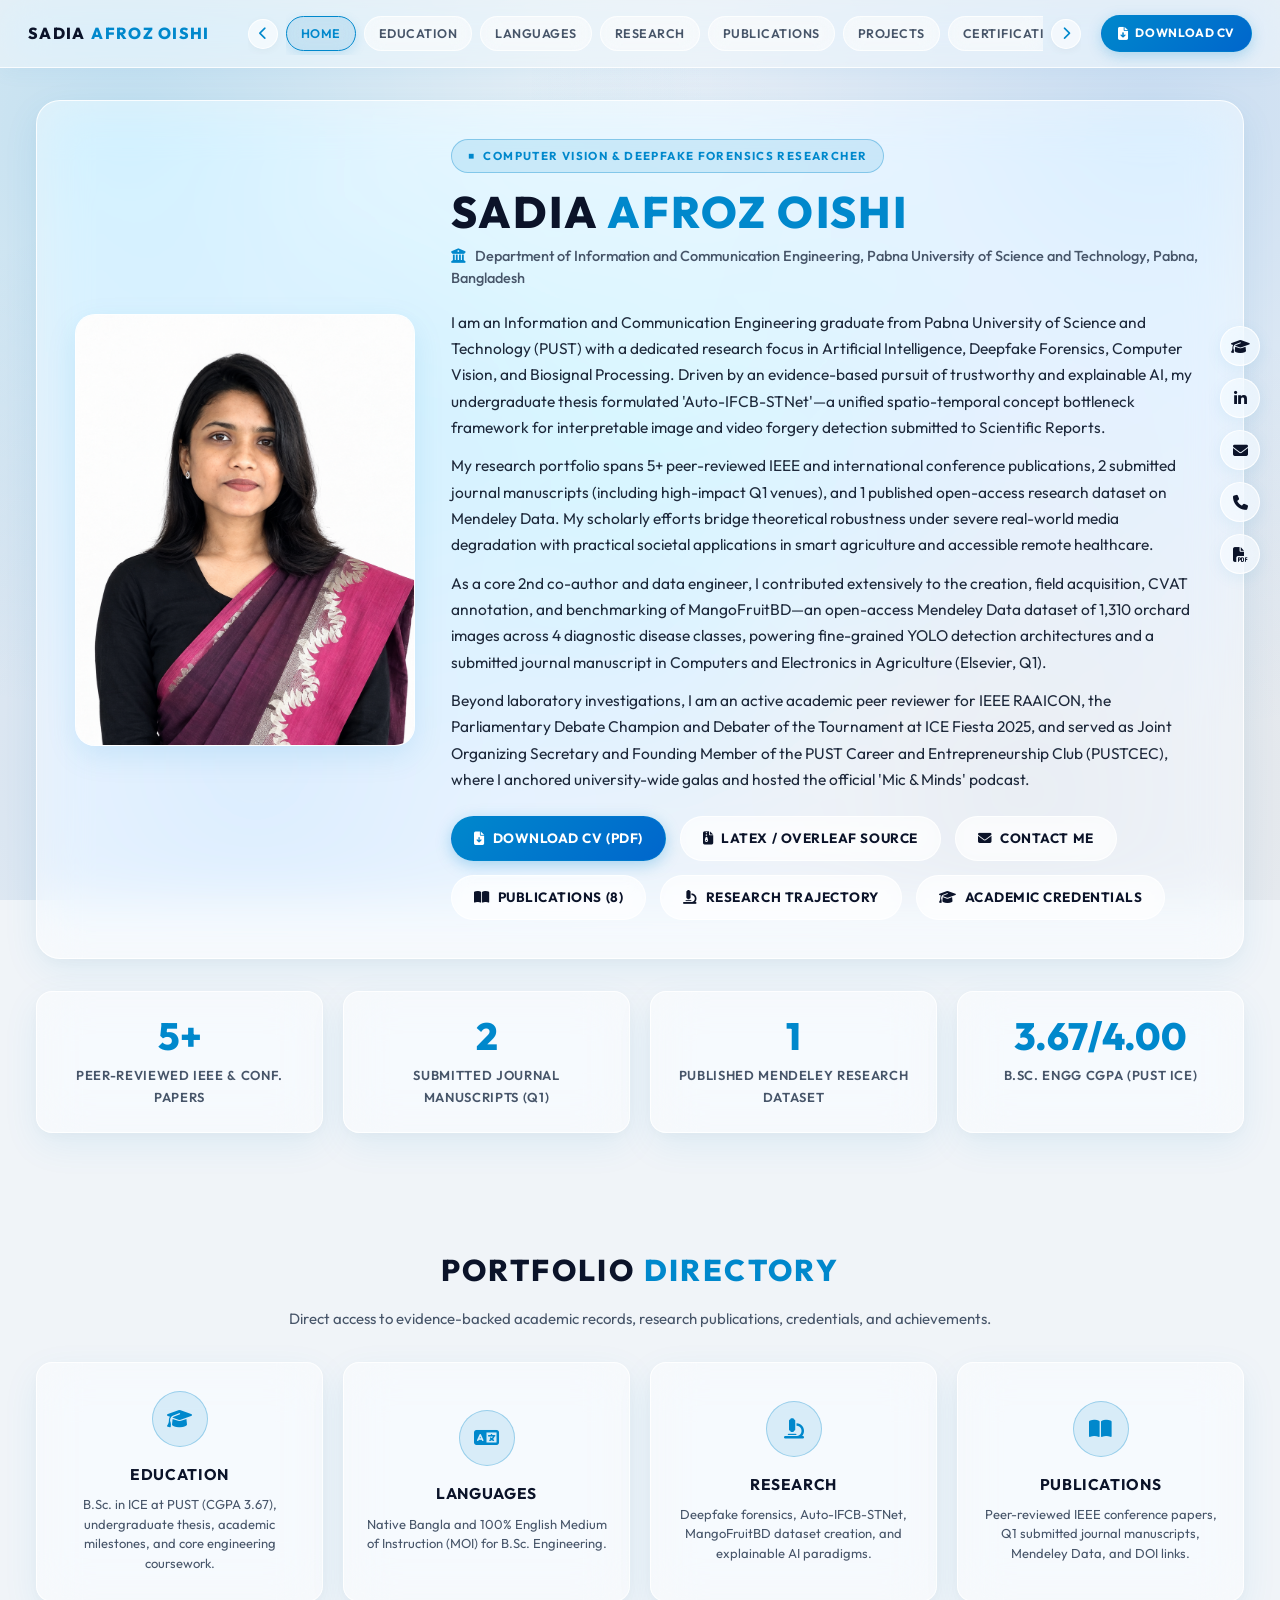
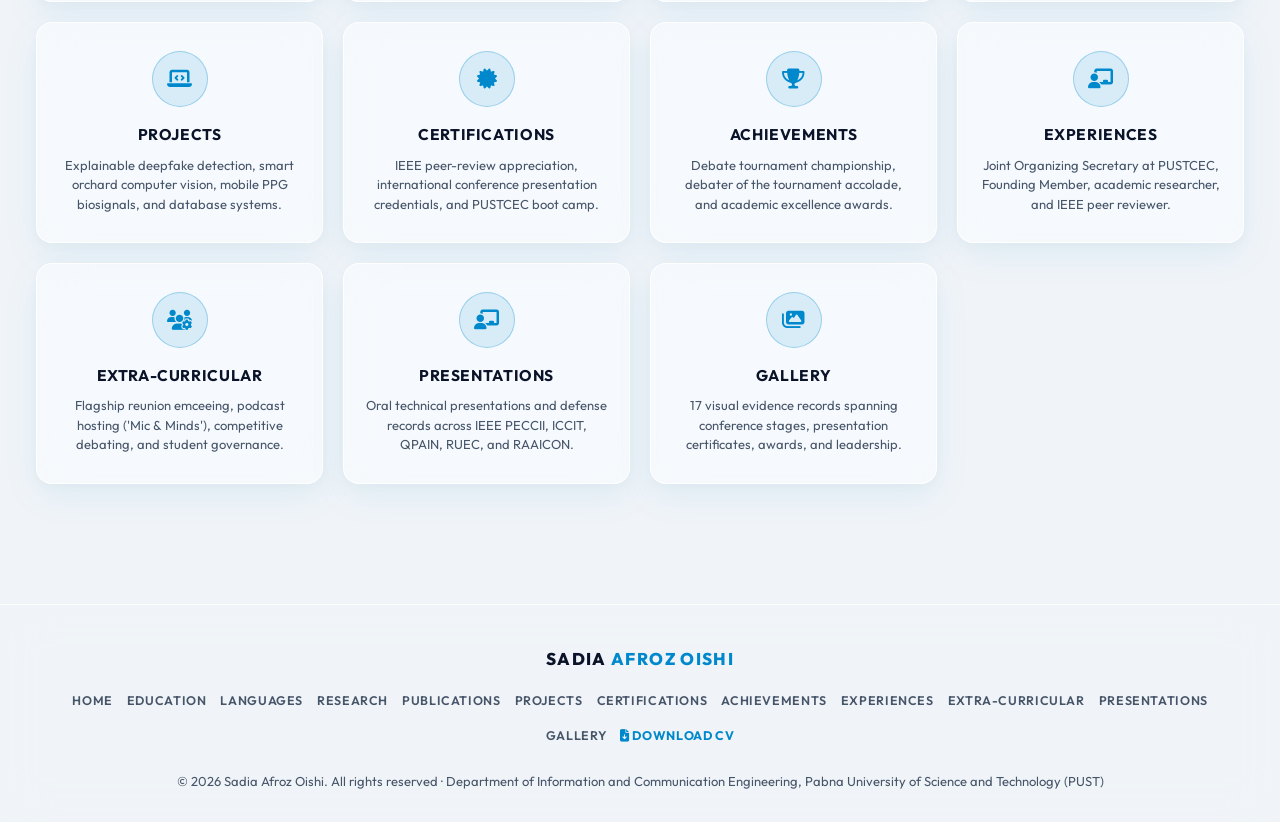
==== index.html @ 6d68122e "Launch Sadia Afroz Oishi academic & research portfolio matching arif-03 design" ====
﻿<!doctype html>
<html lang="en">
<head>
  <meta charset="utf-8">
  <meta name="viewport" content="width=device-width, initial-scale=1">
  <title>Sadia Afroz Oishi â€” Computer Vision & Deepfake Forensics Researcher</title>
  <meta name="description" content="Evidence-backed academic portfolio of Sadia Afroz Oishi: education, deepfake forensics research, MangoFruitBD dataset, publications, achievements, and photographic records.">
  <meta name="author" content="Sadia Afroz Oishi">
  <meta name="theme-color" content="#0088cc">
  <meta property="og:type" content="website">
  <meta property="og:title" content="Sadia Afroz Oishi â€” Computer Vision & Deepfake Forensics Researcher">
  <meta property="og:description" content="Evidence-backed academic portfolio of Sadia Afroz Oishi: education, deepfake forensics research, MangoFruitBD dataset, publications, achievements, and photographic records.">
  <meta property="og:url" content="https://sadia-oishi.github.io/index.html">
  <meta property="og:image" content="assets/images/profile-sadia-afroz-oishi.png">
  <meta name="twitter:card" content="summary_large_image">
  <link rel="canonical" href="https://sadia-oishi.github.io/index.html">
  <link rel="icon" href="assets/icons/favicon.svg" type="image/svg+xml">
  <link rel="manifest" href="site.webmanifest">
  
  <!-- Google Fonts & FontAwesome -->
  <link rel="preconnect" href="https://fonts.googleapis.com">
  <link rel="preconnect" href="https://fonts.gstatic.com" crossorigin>
  <link href="https://fonts.googleapis.com/css2?family=Montserrat:wght@600;700;800&family=Outfit:wght@300;400;500;600;700;800&display=swap" rel="stylesheet">
  <link rel="stylesheet" href="https://cdnjs.cloudflare.com/ajax/libs/font-awesome/6.4.0/css/all.min.css">
  
  <link rel="stylesheet" href="assets/css/styles.css">
  <script type="application/ld+json">
{
  "@context": "https://schema.org",
  "@type": "Person",
  "name": "Sadia Afroz Oishi",
  "alternateName": [
    "Sadia Oishi",
    "Sadia Afroz"
  ],
  "jobTitle": "Computer Vision & Deepfake Forensics Researcher",
  "worksFor": {
    "@type": "EducationalOrganization",
    "name": "Pabna University of Science and Technology (PUST)"
  },
  "alumniOf": {
    "@type": "EducationalOrganization",
    "name": "Department of Information and Communication Engineering, Pabna University of Science and Technology"
  },
  "url": "https://sadia-oishi.github.io/",
  "image": "https://sadia-oishi.github.io/assets/images/profile-sadia-afroz-oishi.png",
  "sameAs": [
    "https://scholar.google.com/citations?user=c2tcMcYAAAAJ&hl=en",
    "https://www.linkedin.com/in/oishi12",
    "https://doi.org/10.17632/bhrz29mkmr.1"
  ],
  "knowsAbout": [
    "Computer Vision",
    "Deep Learning",
    "Deepfake Forensics",
    "Explainable AI (XAI)",
    "Concept Bottlenecks",
    "YOLO Object Detection",
    "CVAT Dataset Annotation",
    "Smart Agriculture",
    "Photoplethysmography (PPG)"
  ]
}
</script>
</head>
<body data-page="home">
  <a class="skip-link" href="#page-content">Skip to content</a>
  <div id="app-content">
    <header id="site-header"></header>
    <main id="page-content"></main>
    <footer id="site-footer"></footer>
  </div>
  <script type="module" src="assets/js/site.js"></script>
</body>
</html>
---- assets/css/styles.css ----
@import url('https://fonts.googleapis.com/css2?family=Montserrat:wght@600;700;800&family=Outfit:wght@300;400;500;600;700;800&display=swap');

/* ==========================================================================
   RESET & GLOBAL DESIGN TOKENS (FROSTED GLASSMORPHISM THEME)
   ========================================================================== */
* {
  margin: 0;
  padding: 0;
  box-sizing: border-box;
}

:root {
  --primary-accent: #0088cc;
  --cyan-glow: #0088cc;
  --blue-accent: #0066cc;
  --bg-dark: #f0f4f8;
  --card-bg: rgba(255, 255, 255, 0.48);
  --card-bg-hover: rgba(255, 255, 255, 0.78);
  --card-border: rgba(255, 255, 255, 0.85);
  --card-hover-border: #0088cc;
  --text-white: #0b1329;
  --text-muted: #1e293b;
  --text-dim: #475569;
  --badge-bg: rgba(0, 136, 204, 0.12);
  --badge-border: rgba(0, 136, 204, 0.35);
  --font-family: 'Outfit', sans-serif;
  --font-heading: 'Outfit', 'Montserrat', sans-serif;
  --shadow-glass: 0 12px 36px rgba(0, 136, 204, 0.08), 0 4px 16px rgba(0, 0, 0, 0.03);
  --shadow-glass-hover: 0 20px 50px rgba(0, 136, 204, 0.22), 0 6px 20px rgba(0, 0, 0, 0.06);
  --radius-lg: 24px;
  --radius-md: 16px;
  --radius-sm: 10px;
}

html {
  scroll-behavior: smooth;
}

html, body {
  width: 100%;
  min-height: 100vh;
  background-color: #f0f4f8;
  background-image: 
    radial-gradient(circle at 10% 15%, rgba(0, 136, 204, 0.20) 0%, transparent 42%),
    radial-gradient(circle at 90% 12%, rgba(0, 102, 204, 0.16) 0%, transparent 45%),
    radial-gradient(circle at 50% 50%, rgba(0, 180, 255, 0.14) 0%, transparent 50%),
    radial-gradient(circle at 20% 85%, rgba(0, 85, 170, 0.16) 0%, transparent 45%),
    radial-gradient(circle at 80% 88%, rgba(11, 19, 41, 0.10) 0%, transparent 40%);
  background-attachment: fixed;
  font-family: var(--font-family);
  color: var(--text-white);
  font-size: 16px;
  line-height: 1.7;
  overflow-x: hidden;
  scrollbar-width: thin;
  scrollbar-color: var(--primary-accent) var(--bg-dark);
}

a {
  color: inherit;
  text-decoration: none;
}

img {
  max-width: 100%;
  height: auto;
  display: block;
}

/* ==========================================================================
   WELCOME INTRO ANIMATION OVERLAY (CRYSTAL GLASS)
   ========================================================================== */
.welcome-overlay {
  position: fixed;
  top: 0;
  left: 0;
  width: 100vw;
  height: 100vh;
  background: rgba(240, 244, 248, 0.95);
  background-image: 
    radial-gradient(circle at 50% 40%, rgba(0, 136, 204, 0.22) 0%, transparent 60%),
    radial-gradient(circle at 15% 15%, rgba(0, 102, 204, 0.12) 0%, transparent 40%),
    radial-gradient(circle at 85% 85%, rgba(11, 19, 41, 0.08) 0%, transparent 50%);
  z-index: 99999;
  display: flex;
  align-items: center;
  justify-content: center;
  opacity: 1;
  visibility: visible;
  animation: overlayAutoFade 0.6s ease 1.5s forwards;
  transition: opacity 0.6s cubic-bezier(0.4, 0, 0.2, 1), transform 0.6s cubic-bezier(0.4, 0, 0.2, 1), visibility 0.6s ease;
  cursor: pointer;
}

@keyframes overlayAutoFade {
  0% { opacity: 1; visibility: visible; }
  99% { opacity: 0; visibility: hidden; }
  100% { opacity: 0; visibility: hidden; display: none; pointer-events: none; }
}

.welcome-overlay.fade-out {
  opacity: 0;
  transform: scale(1.05);
  visibility: hidden;
  pointer-events: none;
  display: none !important;
}

.welcome-modal {
  text-align: center;
  padding: 42px 36px;
  max-width: 540px;
  width: 90%;
  border: 1px solid rgba(255, 255, 255, 0.85);
  border-radius: 28px;
  background: rgba(255, 255, 255, 0.55);
  backdrop-filter: blur(25px) saturate(200%);
  -webkit-backdrop-filter: blur(25px) saturate(200%);
  box-shadow: 0 20px 60px rgba(0, 136, 204, 0.18), 0 4px 20px rgba(0, 0, 0, 0.04);
  animation: welcomePopIn 0.8s cubic-bezier(0.16, 1, 0.3, 1) forwards;
}

.welcome-badge {
  display: inline-flex;
  align-items: center;
  gap: 8px;
  padding: 6px 18px;
  border-radius: 50px;
  background: rgba(0, 136, 204, 0.12);
  border: 1px solid rgba(0, 136, 204, 0.4);
  color: #0088cc;
  font-size: 12px;
  font-weight: 700;
  letter-spacing: 0.15em;
  text-transform: uppercase;
  margin-bottom: 16px;
  animation: welcomeSlideDown 0.6s ease 0.2s both;
}

.welcome-title {
  font-family: var(--font-heading);
  font-size: clamp(32px, 5vw, 48px);
  font-weight: 800;
  color: #0b1329;
  letter-spacing: 0.05em;
  text-transform: uppercase;
  margin-bottom: 10px;
  line-height: 1.1;
  animation: welcomeZoomIn 0.7s ease 0.3s both;
}

.welcome-title span {
  color: #0088cc;
}

.welcome-line {
  width: 80px;
  height: 3px;
  background: linear-gradient(90deg, #0088cc, #0055aa);
  border-radius: 4px;
  margin: 0 auto 16px auto;
  box-shadow: 0 0 12px rgba(0, 136, 204, 0.5);
  animation: welcomeExpandLine 0.8s cubic-bezier(0.16, 1, 0.3, 1) 0.5s both;
}

.welcome-subtitle {
  font-size: 15px;
  color: #334155;
  font-weight: 600;
  margin-bottom: 8px;
  letter-spacing: 0.04em;
  animation: welcomeFadeIn 0.6s ease 0.6s both;
}

@keyframes welcomePopIn {
  0% { opacity: 0; transform: translateY(30px) scale(0.92); }
  100% { opacity: 1; transform: translateY(0) scale(1); }
}
@keyframes welcomeSlideDown {
  0% { opacity: 0; transform: translateY(-15px); }
  100% { opacity: 1; transform: translateY(0); }
}
@keyframes welcomeZoomIn {
  0% { opacity: 0; transform: scale(0.85); }
  100% { opacity: 1; transform: scale(1); }
}
@keyframes welcomeExpandLine {
  0% { width: 0; opacity: 0; }
  100% { width: 80px; opacity: 1; }
}
@keyframes welcomeFadeIn {
  0% { opacity: 0; }
  100% { opacity: 1; }
}

/* ==========================================================================
   MAIN APP STRUCTURE
   ========================================================================== */
#app-content {
  position: relative;
  z-index: 1;
  width: 100%;
  min-height: 100vh;
  display: flex;
  flex-direction: column;
  justify-content: space-between;
}

.skip-link {
  position: absolute;
  top: -60px;
  left: 20px;
  background: var(--primary-accent);
  color: #ffffff;
  padding: 8px 16px;
  border-radius: 6px;
  font-weight: 700;
  z-index: 9999;
  transition: top 0.2s;
}
.skip-link:focus {
  top: 10px;
}

/* ==========================================================================
   ULTRA-TRANSPARENT TOP NAVIGATION HEADER WITH SCROLL BUTTONS
   ========================================================================== */
.navbar {
  position: fixed;
  top: 0;
  left: 0;
  width: 100%;
  display: flex;
  align-items: center;
  padding: 12px 28px;
  z-index: 100;
  background: rgba(240, 244, 248, 0.65);
  backdrop-filter: blur(22px) saturate(180%);
  -webkit-backdrop-filter: blur(22px) saturate(180%);
  border-bottom: 1px solid rgba(255, 255, 255, 0.8);
  box-shadow: 0 4px 20px rgba(0, 136, 204, 0.05);
  gap: 20px;
}

.nav-brand {
  font-family: var(--font-heading);
  font-size: 16px;
  font-weight: 800;
  color: #0b1329;
  text-decoration: none;
  letter-spacing: 0.08em;
  text-transform: uppercase;
  display: flex;
  align-items: center;
  gap: 6px;
  flex-shrink: 0;
  margin-right: 18px;
}

.nav-brand span {
  color: #0088cc;
}

.nav-scroll-wrapper {
  display: flex;
  align-items: center;
  flex-grow: 1;
  overflow: hidden;
  position: relative;
  gap: 8px;
}

.nav-scroll-btn {
  background: rgba(255, 255, 255, 0.6);
  border: 1px solid rgba(255, 255, 255, 0.9);
  color: var(--primary-accent);
  width: 30px;
  height: 30px;
  border-radius: 50%;
  display: flex;
  align-items: center;
  justify-content: center;
  cursor: pointer;
  flex-shrink: 0;
  transition: all 0.2s ease;
  box-shadow: 0 2px 8px rgba(0, 0, 0, 0.04);
}

.nav-scroll-btn:hover {
  background: var(--primary-accent);
  color: #ffffff;
  transform: scale(1.08);
}

.nav-links {
  display: flex;
  gap: 8px;
  align-items: center;
  overflow-x: auto;
  scroll-behavior: smooth;
  scrollbar-width: none;
  padding: 4px 0;
  width: 100%;
}

.nav-links::-webkit-scrollbar {
  display: none;
}

.nav-links a {
  color: #475569;
  text-decoration: none;
  font-size: 12.5px;
  font-weight: 600;
  letter-spacing: 0.04em;
  text-transform: uppercase;
  white-space: nowrap;
  transition: all 0.25s ease;
  padding: 6px 14px;
  border-radius: 50px;
  background: rgba(255, 255, 255, 0.45);
  border: 1px solid rgba(255, 255, 255, 0.75);
  backdrop-filter: blur(10px);
  flex-shrink: 0;
}

.nav-links a:hover,
.nav-links a.active-nav {
  color: #0b1329;
  background: rgba(0, 136, 204, 0.15);
  border-color: rgba(0, 136, 204, 0.5);
  box-shadow: 0 4px 12px rgba(0, 136, 204, 0.15);
}

.nav-links a.active-nav {
  color: #0088cc;
  border-color: #0088cc;
}

.nav-cv-btn {
  display: inline-flex;
  align-items: center;
  gap: 7px;
  padding: 7px 16px;
  border-radius: 50px;
  background: linear-gradient(135deg, #0088cc, #0066cc);
  color: #ffffff !important;
  font-size: 12px;
  font-weight: 700;
  letter-spacing: 0.05em;
  text-transform: uppercase;
  text-decoration: none;
  border: 1px solid rgba(0, 136, 204, 0.4);
  box-shadow: 0 4px 14px rgba(0, 136, 204, 0.25);
  transition: all 0.25s ease;
  white-space: nowrap;
  flex-shrink: 0;
}

.nav-cv-btn:hover {
  transform: translateY(-2px);
  box-shadow: 0 6px 20px rgba(0, 136, 204, 0.45);
  background: linear-gradient(135deg, #0099e6, #0077e6);
  color: #ffffff !important;
}

.nav-cv-btn i {
  font-size: 13px;
}

.nav-toggle {
  display: none;
  background: transparent;
  border: none;
  font-size: 22px;
  color: #0b1329;
  cursor: pointer;
  flex-shrink: 0;
}

/* ==========================================================================
   FLOATING RIGHT SIDEBAR SOCIAL ICONS
   ========================================================================== */
.social-sidebar {
  position: fixed;
  right: 20px;
  top: 50%;
  transform: translateY(-50%);
  display: flex;
  flex-direction: column;
  gap: 12px;
  z-index: 90;
}

.social-sidebar a {
  color: #0b1329;
  font-size: 15px;
  width: 40px;
  height: 40px;
  border-radius: 50%;
  display: flex;
  align-items: center;
  justify-content: center;
  border: 1px solid rgba(255, 255, 255, 0.85);
  background: rgba(255, 255, 255, 0.50);
  backdrop-filter: blur(16px) saturate(180%);
  -webkit-backdrop-filter: blur(16px) saturate(180%);
  box-shadow: 0 4px 16px rgba(0, 136, 204, 0.08);
  transition: all 0.3s cubic-bezier(0.16, 1, 0.3, 1);
}

.social-sidebar a:hover {
  color: #0088cc;
  border-color: #0088cc;
  transform: translateX(-4px) scale(1.08);
  box-shadow: 0 8px 24px rgba(0, 136, 204, 0.25);
  background: rgba(255, 255, 255, 0.85);
}

/* ==========================================================================
   COMMON SECTION & TYPOGRAPHY
   ========================================================================== */
.section {
  width: 100%;
  padding: 85px 36px 40px 36px;
  display: flex;
  flex-direction: column;
  justify-content: center;
}

.section-container {
  max-width: 1240px;
  margin: 0 auto;
  width: 100%;
}

.section-title {
  font-family: var(--font-heading);
  font-size: clamp(22px, 2.6vw, 30px);
  font-weight: 800;
  letter-spacing: 0.08em;
  text-transform: uppercase;
  margin-bottom: 24px;
  text-align: center;
  color: #0b1329;
}

.section-subtitle {
  text-align: center;
  color: var(--text-dim);
  max-width: 760px;
  margin: -14px auto 30px auto;
  font-size: 15px;
}

.accent-text {
  color: #0088cc;
}

.highlight-text {
  color: #0088cc;
  font-weight: 700;
}

/* ==========================================================================
   PAGE HERO HEADER (FOR SUBPAGES)
   ========================================================================== */
.page-hero-banner {
  padding: 100px 36px 30px 36px;
  text-align: center;
  position: relative;
}

.page-hero-card {
  max-width: 1240px;
  margin: 0 auto;
  padding: 34px 30px;
  background: var(--card-bg);
  backdrop-filter: blur(25px) saturate(200%);
  -webkit-backdrop-filter: blur(25px) saturate(200%);
  border: 1px solid var(--card-border);
  border-radius: var(--radius-lg);
  box-shadow: var(--shadow-glass);
}

.page-hero-badge {
  display: inline-flex;
  align-items: center;
  gap: 8px;
  padding: 5px 16px;
  border-radius: 50px;
  background: var(--badge-bg);
  border: 1px solid var(--badge-border);
  color: var(--primary-accent);
  font-size: 12px;
  font-weight: 700;
  letter-spacing: 0.12em;
  text-transform: uppercase;
  margin-bottom: 12px;
}

.page-hero-title {
  font-family: var(--font-heading);
  font-size: clamp(26px, 3.6vw, 38px);
  font-weight: 800;
  letter-spacing: 0.05em;
  text-transform: uppercase;
  color: #0b1329;
  margin-bottom: 10px;
}

.page-hero-lead {
  font-size: 16.5px;
  color: var(--text-muted);
  max-width: 820px;
  margin: 0 auto 8px auto;
  font-weight: 500;
}

.page-hero-sub {
  font-size: 14px;
  color: var(--text-dim);
  max-width: 760px;
  margin: 0 auto;
}

/* ==========================================================================
   HERO SPLIT LAYOUT (HOME PAGE)
   ========================================================================== */
.hero-section {
  padding-top: 100px;
}

.home-hero-card {
  background: var(--card-bg);
  backdrop-filter: blur(25px) saturate(200%);
  -webkit-backdrop-filter: blur(25px) saturate(200%);
  border: 1px solid var(--card-border);
  border-radius: var(--radius-lg);
  box-shadow: var(--shadow-glass);
  padding: 38px;
  transition: all 0.3s ease;
}

.home-hero-card:hover {
  box-shadow: var(--shadow-glass-hover);
  border-color: rgba(0, 136, 204, 0.4);
}

.home-hero-split {
  display: grid;
  grid-template-columns: 340px 1fr;
  gap: 36px;
  align-items: center;
}

.hero-profile-card {
  position: relative;
  border-radius: 20px;
  overflow: hidden;
  border: 1px solid rgba(255, 255, 255, 0.9);
  background: rgba(255, 255, 255, 0.5);
  box-shadow: 0 10px 30px rgba(0, 136, 204, 0.12);
}

.hero-profile-img {
  width: 100%;
  height: 430px;
  object-fit: cover;
  object-position: center top;
  transition: transform 0.5s ease;
}

.hero-profile-card:hover .hero-profile-img {
  transform: scale(1.03);
}

.about-hero-box {
  display: flex;
  flex-direction: column;
}

.home-badge {
  display: inline-flex;
  align-items: center;
  gap: 8px;
  padding: 6px 16px;
  border-radius: 50px;
  background: var(--badge-bg);
  border: 1px solid var(--badge-border);
  color: var(--primary-accent);
  font-size: 11.5px;
  font-weight: 700;
  letter-spacing: 0.12em;
  text-transform: uppercase;
  margin-bottom: 14px;
  width: fit-content;
}

.badge-dot {
  color: var(--primary-accent);
  font-size: 10px;
}

.home-name {
  font-family: var(--font-heading);
  font-size: clamp(30px, 3.6vw, 44px);
  font-weight: 800;
  color: #0b1329;
  letter-spacing: 0.05em;
  text-transform: uppercase;
  margin-bottom: 8px;
  line-height: 1.15;
}

.home-dept {
  font-size: 14.5px;
  color: var(--text-dim);
  font-weight: 500;
  margin-bottom: 20px;
  line-height: 1.5;
}

.home-dept i {
  color: var(--primary-accent);
  margin-right: 6px;
}

.about-hero-text p {
  color: var(--text-muted);
  font-size: 15.5px;
  line-height: 1.7;
  margin-bottom: 12px;
}

.about-hero-text p:last-child {
  margin-bottom: 0;
}

.hero-cta-buttons {
  display: flex;
  flex-wrap: wrap;
  gap: 14px;
  margin-top: 24px;
}

/* ==========================================================================
   BUTTONS & ACTIONS
   ========================================================================== */
.btn-primary,
.btn-secondary,
.btn-ghost {
  display: inline-flex;
  align-items: center;
  gap: 8px;
  padding: 10px 22px;
  border-radius: 50px;
  font-size: 13.5px;
  font-weight: 700;
  letter-spacing: 0.04em;
  text-transform: uppercase;
  transition: all 0.3s ease;
  cursor: pointer;
  text-decoration: none;
}

.btn-primary {
  background: linear-gradient(135deg, #0088cc, #0066cc);
  color: #ffffff;
  border: 1px solid rgba(0, 136, 204, 0.4);
  box-shadow: 0 4px 16px rgba(0, 136, 204, 0.3);
}

.btn-primary:hover {
  transform: translateY(-2px);
  box-shadow: 0 8px 24px rgba(0, 136, 204, 0.45);
  color: #ffffff;
}

.btn-secondary {
  background: rgba(255, 255, 255, 0.55);
  color: #0b1329;
  border: 1px solid rgba(255, 255, 255, 0.85);
  backdrop-filter: blur(10px);
}

.btn-secondary:hover {
  background: rgba(0, 136, 204, 0.12);
  border-color: rgba(0, 136, 204, 0.5);
  color: #0088cc;
  transform: translateY(-2px);
}

.btn-ghost {
  background: transparent;
  color: var(--primary-accent);
  border: 1px solid rgba(0, 136, 204, 0.4);
}

.btn-ghost:hover {
  background: rgba(0, 136, 204, 0.1);
  transform: translateY(-2px);
}

/* ==========================================================================
   STATS HIGHLIGHT ROW
   ========================================================================== */
.stats-grid {
  display: grid;
  grid-template-columns: repeat(auto-fit, minmax(220px, 1fr));
  gap: 20px;
  margin: 32px 0;
}

.stat-card {
  background: var(--card-bg);
  backdrop-filter: blur(25px) saturate(200%);
  -webkit-backdrop-filter: blur(25px) saturate(200%);
  border: 1px solid var(--card-border);
  border-radius: var(--radius-md);
  padding: 24px;
  text-align: center;
  box-shadow: var(--shadow-glass);
  transition: all 0.3s ease;
}

.stat-card:hover {
  transform: translateY(-4px);
  border-color: var(--primary-accent);
  box-shadow: var(--shadow-glass-hover);
}

.stat-value {
  font-family: var(--font-heading);
  font-size: clamp(28px, 3.2vw, 38px);
  font-weight: 800;
  color: var(--primary-accent);
  margin-bottom: 6px;
  line-height: 1.1;
}

.stat-label {
  font-size: 13px;
  color: var(--text-dim);
  font-weight: 600;
  text-transform: uppercase;
  letter-spacing: 0.05em;
}

/* ==========================================================================
   LANGUAGES PAGE STYLES (DEDICATED SUBPAGE)
   ========================================================================== */
.lang-page-grid {
  display: grid;
  grid-template-columns: repeat(auto-fit, minmax(360px, 1fr));
  gap: 28px;
  margin-top: 24px;
}

.lang-page-card {
  background: var(--card-bg);
  backdrop-filter: blur(25px) saturate(200%);
  -webkit-backdrop-filter: blur(25px) saturate(200%);
  border: 1px solid var(--card-border);
  border-radius: var(--radius-lg);
  padding: 34px 32px;
  box-shadow: var(--shadow-glass);
  display: flex;
  flex-direction: column;
  gap: 16px;
  transition: all 0.35s ease;
  position: relative;
  overflow: hidden;
}

.lang-page-card:hover {
  transform: translateY(-4px);
  border-color: rgba(0, 136, 204, 0.45);
  box-shadow: var(--shadow-glass-hover);
}

.lang-page-card.card-native {
  border-left: 4px solid #10b981;
}

.lang-page-card.card-moi {
  border-left: 4px solid var(--primary-accent);
}

.lang-page-card-header {
  display: flex;
  align-items: center;
  gap: 16px;
}

.lang-page-icon-box {
  width: 52px;
  height: 52px;
  border-radius: 16px;
  display: flex;
  align-items: center;
  justify-content: center;
  font-size: 22px;
  background: linear-gradient(135deg, rgba(0, 136, 204, 0.16), rgba(0, 102, 204, 0.08));
  border: 1px solid rgba(0, 136, 204, 0.35);
  color: var(--primary-accent);
  flex-shrink: 0;
  box-shadow: 0 4px 14px rgba(0, 136, 204, 0.1);
}

.card-native .lang-page-icon-box {
  background: linear-gradient(135deg, rgba(16, 185, 129, 0.16), rgba(5, 150, 105, 0.08));
  border-color: rgba(16, 185, 129, 0.35);
  color: #059669;
  box-shadow: 0 4px 14px rgba(16, 185, 129, 0.1);
}

.lang-page-meta {
  display: flex;
  flex-direction: column;
  gap: 4px;
}

.lang-page-title-row {
  display: flex;
  align-items: baseline;
  gap: 8px;
}

.lang-page-name {
  font-family: var(--font-heading);
  font-size: 24px;
  font-weight: 800;
  color: #0b1329;
  letter-spacing: 0.03em;
  line-height: 1.2;
}

.lang-page-native {
  font-size: 16px;
  font-weight: 700;
  color: var(--primary-accent);
}

.card-native .lang-page-native {
  color: #059669;
}

.language-badge {
  display: inline-flex;
  align-items: center;
  gap: 6px;
  font-size: 11.5px;
  font-weight: 700;
  text-transform: uppercase;
  letter-spacing: 0.06em;
  padding: 4px 12px;
  border-radius: 50px;
  width: fit-content;
}

.badge-native {
  background: rgba(16, 185, 129, 0.12);
  color: #047857;
  border: 1px solid rgba(16, 185, 129, 0.35);
}

.badge-moi {
  background: rgba(0, 136, 204, 0.12);
  color: #0088cc;
  border: 1px solid rgba(0, 136, 204, 0.35);
}

.lang-page-summary {
  font-size: 15px;
  color: var(--text-muted);
  line-height: 1.65;
  margin: 0;
  padding-bottom: 14px;
  border-bottom: 1px solid rgba(0, 136, 204, 0.12);
}

.lang-highlights-list {
  display: flex;
  flex-direction: column;
  gap: 12px;
}

.lang-highlights-heading {
  font-size: 13px;
  font-weight: 800;
  text-transform: uppercase;
  letter-spacing: 0.08em;
  color: var(--text-dim);
  display: flex;
  align-items: center;
  gap: 7px;
  margin-bottom: 2px;
}

.lang-highlights-heading i {
  color: var(--primary-accent);
}

.card-native .lang-highlights-heading i {
  color: #059669;
}

.lang-highlight-item {
  display: flex;
  align-items: flex-start;
  gap: 10px;
  font-size: 14px;
  line-height: 1.55;
  color: var(--text-muted);
}

.lang-highlight-dot {
  width: 7px;
  height: 7px;
  border-radius: 50%;
  background: var(--primary-accent);
  margin-top: 7px;
  flex-shrink: 0;
}

.card-native .lang-highlight-dot {
  background: #10b981;
}

.lang-highlight-item strong {
  color: #0b1329;
  font-weight: 700;
}

/* ==========================================================================
   PORTFOLIO DIRECTORY GRID (PORTAL CARDS)
   ========================================================================== */
.portal-section {
  padding-top: 40px;
  padding-bottom: 60px;
}

.portal-grid {
  display: grid;
  grid-template-columns: repeat(auto-fit, minmax(230px, 1fr));
  gap: 20px;
}

.portal-card {
  background: var(--card-bg);
  backdrop-filter: blur(25px) saturate(200%);
  -webkit-backdrop-filter: blur(25px) saturate(200%);
  border: 1px solid var(--card-border);
  border-radius: var(--radius-md);
  padding: 28px 22px;
  text-align: center;
  box-shadow: var(--shadow-glass);
  display: flex;
  flex-direction: column;
  align-items: center;
  justify-content: center;
  gap: 14px;
  transition: all 0.35s cubic-bezier(0.16, 1, 0.3, 1);
  text-decoration: none;
  position: relative;
  overflow: hidden;
}

.portal-card::before {
  content: '';
  position: absolute;
  top: 0;
  left: 0;
  width: 100%;
  height: 4px;
  background: linear-gradient(90deg, #0088cc, #0055aa);
  opacity: 0;
  transition: opacity 0.3s ease;
}

.portal-card:hover {
  transform: translateY(-6px);
  border-color: var(--primary-accent);
  background: var(--card-bg-hover);
  box-shadow: var(--shadow-glass-hover);
}

.portal-card:hover::before {
  opacity: 1;
}

.portal-icon {
  width: 56px;
  height: 56px;
  border-radius: 50%;
  background: rgba(0, 136, 204, 0.12);
  border: 1px solid rgba(0, 136, 204, 0.3);
  display: flex;
  align-items: center;
  justify-content: center;
  font-size: 20px;
  color: var(--primary-accent);
  transition: all 0.3s ease;
}

.portal-card:hover .portal-icon {
  background: var(--primary-accent);
  color: #ffffff;
  transform: scale(1.1);
  box-shadow: 0 6px 18px rgba(0, 136, 204, 0.35);
}

.portal-card-title {
  font-family: var(--font-heading);
  font-size: 15.5px;
  font-weight: 700;
  color: #0b1329;
  letter-spacing: 0.04em;
  text-transform: uppercase;
}

.portal-card-desc {
  font-size: 13px;
  color: var(--text-dim);
  line-height: 1.5;
  margin-top: -6px;
}

/* ==========================================================================
   PUBLICATIONS STYLING (CORRECTED FLEX/GRID - NO AWKWARD BREAKING)
   ========================================================================== */
.pub-toolbar {
  display: flex;
  justify-content: space-between;
  align-items: center;
  flex-wrap: wrap;
  gap: 16px;
  margin-bottom: 28px;
  padding: 18px 24px;
  background: var(--card-bg);
  backdrop-filter: blur(25px);
  border: 1px solid var(--card-border);
  border-radius: var(--radius-md);
  box-shadow: var(--shadow-glass);
  width: 100%;
}

.pub-summary {
  font-size: 15px;
  color: var(--text-muted);
  font-weight: 600;
}

.pub-summary strong {
  color: var(--primary-accent);
}

.pub-list {
  display: flex;
  flex-direction: column;
  gap: 22px;
  width: 100%;
}

.pub-card {
  width: 100%;
  background: var(--card-bg);
  backdrop-filter: blur(25px) saturate(200%);
  -webkit-backdrop-filter: blur(25px) saturate(200%);
  border: 1px solid var(--card-border);
  border-radius: var(--radius-md);
  padding: 24px 28px;
  box-shadow: var(--shadow-glass);
  display: flex;
  align-items: flex-start;
  gap: 20px;
  transition: all 0.3s ease;
}

.pub-card:hover {
  transform: translateY(-3px);
  border-color: var(--primary-accent);
  box-shadow: var(--shadow-glass-hover);
  background: var(--card-bg-hover);
}

.pub-index {
  flex-shrink: 0;
  width: 36px;
  height: 36px;
  border-radius: 50%;
  background: rgba(0, 136, 204, 0.12);
  border: 1px solid rgba(0, 136, 204, 0.3);
  color: var(--primary-accent);
  font-family: var(--font-heading);
  font-weight: 800;
  font-size: 15px;
  display: flex;
  align-items: center;
  justify-content: center;
}

.pub-body {
  flex-grow: 1;
  min-width: 0;
  display: flex;
  flex-direction: column;
  gap: 8px;
}

.pub-topline {
  display: flex;
  align-items: center;
  flex-wrap: wrap;
  gap: 10px;
}

.pub-tag {
  font-size: 11px;
  font-weight: 700;
  text-transform: uppercase;
  letter-spacing: 0.08em;
  padding: 3px 10px;
  border-radius: 50px;
  background: rgba(0, 136, 204, 0.12);
  border: 1px solid rgba(0, 136, 204, 0.35);
  color: var(--primary-accent);
}

.pub-tag.first-author {
  background: rgba(16, 185, 129, 0.14);
  border-color: rgba(16, 185, 129, 0.4);
  color: #059669;
}

.pub-tag.dataset-tag {
  background: rgba(245, 158, 11, 0.14);
  border-color: rgba(245, 158, 11, 0.4);
  color: #d97706;
}

.pub-year {
  font-size: 12px;
  font-weight: 700;
  color: var(--text-dim);
}

.pub-title {
  font-size: 17px;
  font-weight: 700;
  color: #0b1329;
  line-height: 1.45;
  word-break: normal;
  overflow-wrap: break-word;
}

.pub-authors {
  font-size: 14.5px;
  color: var(--text-muted);
  line-height: 1.55;
}

.pub-authors b,
.pub-authors strong {
  color: #0088cc;
  font-weight: 700;
}

.pub-venue {
  font-size: 13.5px;
  color: var(--text-dim);
  font-style: italic;
  line-height: 1.5;
}

.pub-actions {
  flex-shrink: 0;
  align-self: center;
}

.doi-btn {
  display: inline-flex;
  align-items: center;
  gap: 6px;
  padding: 8px 18px;
  border-radius: 50px;
  background: var(--primary-accent);
  color: #ffffff;
  font-size: 12.5px;
  font-weight: 700;
  text-transform: uppercase;
  letter-spacing: 0.05em;
  transition: all 0.25s ease;
  white-space: nowrap;
}

.doi-btn:hover {
  background: #0066cc;
  transform: translateY(-2px);
  box-shadow: 0 4px 14px rgba(0, 136, 204, 0.35);
  color: #ffffff;
}

/* ==========================================================================
   MEDIA FRAMES FOR PREVENTING AWKWARD IMAGE CROPPING
   ========================================================================== */
.media-frame {
  display: flex;
  justify-content: center;
  align-items: center;
  background: rgba(0, 136, 204, 0.04);
  border: 1px solid rgba(255, 255, 255, 0.85);
  border-radius: var(--radius-md);
  padding: 12px;
  margin-bottom: 16px;
  max-height: 380px;
  overflow: hidden;
}

.media-frame img {
  max-width: 100%;
  max-height: 340px;
  width: auto;
  height: auto;
  object-fit: contain;
  border-radius: 8px;
  box-shadow: 0 4px 16px rgba(0, 0, 0, 0.05);
}

.media-frame-dual {
  display: grid;
  grid-template-columns: repeat(auto-fit, minmax(260px, 1fr));
  gap: 16px;
  margin-bottom: 16px;
}

.media-frame-dual .media-frame {
  margin-bottom: 0;
}

/* ==========================================================================
   RESEARCH & CASE STUDY CARDS
   ========================================================================== */
.focus-grid {
  display: grid;
  grid-template-columns: repeat(auto-fit, minmax(280px, 1fr));
  gap: 20px;
  margin-bottom: 40px;
}

.focus-card {
  background: var(--card-bg);
  backdrop-filter: blur(25px);
  border: 1px solid var(--card-border);
  border-radius: var(--radius-md);
  padding: 26px 24px;
  box-shadow: var(--shadow-glass);
  transition: all 0.3s ease;
}

.focus-card:hover {
  transform: translateY(-4px);
  border-color: var(--primary-accent);
  box-shadow: var(--shadow-glass-hover);
}

.focus-mark {
  display: inline-block;
  padding: 4px 10px;
  border-radius: 6px;
  background: rgba(0, 136, 204, 0.12);
  color: var(--primary-accent);
  font-weight: 800;
  font-size: 12px;
  margin-bottom: 12px;
}

.focus-card h3 {
  font-size: 17px;
  font-weight: 700;
  color: #0b1329;
  margin-bottom: 8px;
}

.focus-card p {
  font-size: 14px;
  color: var(--text-muted);
  line-height: 1.6;
}

.research-case-list {
  display: flex;
  flex-direction: column;
  gap: 28px;
  margin-bottom: 40px;
}

.research-case-card {
  background: var(--card-bg);
  backdrop-filter: blur(25px);
  border: 1px solid var(--card-border);
  border-radius: var(--radius-lg);
  padding: 32px;
  box-shadow: var(--shadow-glass);
  display: flex;
  flex-direction: column;
  gap: 16px;
  transition: all 0.3s ease;
}

.research-case-card:hover {
  border-color: rgba(0, 136, 204, 0.4);
  box-shadow: var(--shadow-glass-hover);
}

.research-case-head {
  display: flex;
  justify-content: space-between;
  align-items: center;
}

.research-case-period {
  font-size: 13px;
  font-weight: 700;
  color: var(--primary-accent);
  text-transform: uppercase;
  letter-spacing: 0.08em;
}

.research-case-title {
  font-size: 22px;
  font-weight: 800;
  color: #0b1329;
  margin: 4px 0 8px 0;
}

.research-case-summary {
  font-size: 15.5px;
  color: var(--text-muted);
  line-height: 1.7;
}

.research-case-contributions {
  margin: 10px 0;
  padding-left: 20px;
}

.research-case-contributions li {
  margin-bottom: 8px;
  color: var(--text-muted);
  font-size: 14.5px;
  line-height: 1.6;
}

.learning-box {
  background: rgba(0, 136, 204, 0.08);
  border-left: 4px solid var(--primary-accent);
  border-radius: 0 var(--radius-sm) var(--radius-sm) 0;
  padding: 14px 18px;
  margin: 10px 0;
}

.learning-box span {
  display: block;
  font-size: 11.5px;
  font-weight: 700;
  color: var(--primary-accent);
  text-transform: uppercase;
  letter-spacing: 0.1em;
  margin-bottom: 4px;
}

.learning-box p {
  font-size: 14px;
  color: #0b1329;
  line-height: 1.6;
}

.tag-list {
  display: flex;
  flex-wrap: wrap;
  gap: 8px;
  margin-top: 10px;
}

.tag-item {
  font-size: 12px;
  font-weight: 600;
  padding: 4px 12px;
  border-radius: 50px;
  background: rgba(255, 255, 255, 0.65);
  border: 1px solid rgba(0, 136, 204, 0.25);
  color: var(--text-muted);
}

/* ==========================================================================
   DATASET SHOWCASE & CVAT HIGHLIGHT
   ========================================================================== */
.dataset-showcase {
  background: var(--card-bg);
  backdrop-filter: blur(25px);
  border: 1px solid var(--card-border);
  border-radius: var(--radius-lg);
  padding: 34px;
  box-shadow: var(--shadow-glass);
  display: grid;
  grid-template-columns: 1fr 280px;
  gap: 30px;
  align-items: center;
  margin: 36px 0;
}

.dataset-facts-grid {
  display: flex;
  flex-wrap: wrap;
  gap: 10px;
  margin: 18px 0;
}

.dataset-fact-chip {
  padding: 6px 14px;
  border-radius: 50px;
  background: rgba(245, 158, 11, 0.12);
  border: 1px solid rgba(245, 158, 11, 0.35);
  color: #b45309;
  font-size: 12.5px;
  font-weight: 600;
}

.skills-pill-group {
  display: flex;
  flex-wrap: wrap;
  gap: 8px;
  margin-top: 10px;
}

.skill-pill {
  padding: 4px 12px;
  border-radius: 50px;
  background: rgba(0, 136, 204, 0.12);
  border: 1px solid rgba(0, 136, 204, 0.35);
  color: var(--primary-accent);
  font-size: 12px;
  font-weight: 700;
}

/* ==========================================================================
   TIMELINES (EDUCATION & EXPERIENCES)
   ========================================================================== */
.timeline-list {
  display: flex;
  flex-direction: column;
  gap: 24px;
}

.timeline-card {
  background: var(--card-bg);
  backdrop-filter: blur(25px) saturate(200%);
  border: 1px solid var(--card-border);
  border-radius: var(--radius-md);
  padding: 28px 30px;
  box-shadow: var(--shadow-glass);
  display: grid;
  grid-template-columns: 140px 1fr;
  gap: 24px;
  transition: all 0.3s ease;
}

.timeline-card:hover {
  transform: translateY(-3px);
  border-color: var(--primary-accent);
  box-shadow: var(--shadow-glass-hover);
}

.timeline-year {
  font-family: var(--font-heading);
  font-size: 15px;
  font-weight: 800;
  color: var(--primary-accent);
  letter-spacing: 0.05em;
  text-transform: uppercase;
}

.timeline-content h2 {
  font-size: 20px;
  font-weight: 700;
  color: #0b1329;
  margin-bottom: 4px;
}

.timeline-content h3 {
  font-size: 15px;
  color: var(--text-dim);
  font-weight: 600;
  margin-bottom: 8px;
}

.timeline-grade {
  display: inline-block;
  padding: 4px 12px;
  border-radius: 50px;
  background: rgba(0, 136, 204, 0.1);
  border: 1px solid rgba(0, 136, 204, 0.3);
  color: var(--primary-accent);
  font-weight: 700;
  font-size: 13px;
  margin-bottom: 12px;
}

.thesis-highlight {
  margin-top: 14px;
  padding: 12px 16px;
  background: rgba(255, 255, 255, 0.55);
  border-radius: var(--radius-sm);
  border: 1px solid rgba(0, 136, 204, 0.2);
}

.thesis-highlight span {
  font-size: 11px;
  font-weight: 700;
  text-transform: uppercase;
  color: var(--primary-accent);
  display: block;
}

.thesis-highlight strong {
  font-size: 14.5px;
  color: #0b1329;
}

/* ==========================================================================
   PROJECTS & HONORS GRID
   ========================================================================== */
.projects-grid {
  display: grid;
  grid-template-columns: repeat(auto-fit, minmax(320px, 1fr));
  gap: 26px;
}

.project-card {
  background: var(--card-bg);
  backdrop-filter: blur(25px);
  border: 1px solid var(--card-border);
  border-radius: var(--radius-lg);
  overflow: hidden;
  box-shadow: var(--shadow-glass);
  display: flex;
  flex-direction: column;
  transition: all 0.35s ease;
}

.project-card:hover {
  transform: translateY(-5px);
  border-color: var(--primary-accent);
  box-shadow: var(--shadow-glass-hover);
}

.project-img-wrap {
  width: 100%;
  max-height: 240px;
  overflow: hidden;
  background: rgba(0, 136, 204, 0.04);
  display: flex;
  align-items: center;
  justify-content: center;
  padding: 10px;
}

.project-img-wrap img {
  max-height: 220px;
  width: auto;
  max-width: 100%;
  object-fit: contain;
  border-radius: 8px;
}

.project-card-body {
  padding: 24px;
  display: flex;
  flex-direction: column;
  flex-grow: 1;
  gap: 12px;
}

.project-category {
  font-size: 11.5px;
  font-weight: 700;
  color: var(--primary-accent);
  text-transform: uppercase;
  letter-spacing: 0.1em;
}

.project-title {
  font-size: 19px;
  font-weight: 800;
  color: #0b1329;
}

.project-summary {
  font-size: 14.5px;
  color: var(--text-muted);
  line-height: 1.6;
}

/* ==========================================================================
   CERTIFICATIONS & EVIDENCE GALLERY
   ========================================================================== */
.certs-grid {
  display: grid;
  grid-template-columns: repeat(auto-fit, minmax(320px, 1fr));
  gap: 24px;
}

.cert-card {
  background: var(--card-bg);
  backdrop-filter: blur(25px);
  border: 1px solid var(--card-border);
  border-radius: var(--radius-md);
  padding: 24px;
  box-shadow: var(--shadow-glass);
  display: flex;
  flex-direction: column;
  justify-content: space-between;
  gap: 16px;
  transition: all 0.3s ease;
}

.cert-card:hover {
  transform: translateY(-4px);
  border-color: var(--primary-accent);
  box-shadow: var(--shadow-glass-hover);
}

.cert-preview-wrap {
  width: 100%;
  height: 200px;
  border-radius: var(--radius-sm);
  overflow: hidden;
  border: 1px solid rgba(255, 255, 255, 0.8);
  background: #ffffff;
  display: flex;
  align-items: center;
  justify-content: center;
}

.cert-preview-wrap img {
  width: 100%;
  height: 100%;
  object-fit: contain;
}

.cert-info h3 {
  font-size: 17px;
  font-weight: 700;
  color: #0b1329;
  margin-bottom: 6px;
}

.cert-issuer {
  font-size: 13.5px;
  color: var(--primary-accent);
  font-weight: 600;
  margin-bottom: 8px;
}

.cert-desc {
  font-size: 13.5px;
  color: var(--text-muted);
  line-height: 1.6;
}

/* ==========================================================================
   PHOTO GALLERY
   ========================================================================== */
.gallery-grid {
  display: grid;
  grid-template-columns: repeat(auto-fill, minmax(280px, 1fr));
  gap: 20px;
}

.gallery-card {
  background: var(--card-bg);
  backdrop-filter: blur(25px);
  border: 1px solid var(--card-border);
  border-radius: var(--radius-md);
  overflow: hidden;
  box-shadow: var(--shadow-glass);
  transition: all 0.35s ease;
  cursor: pointer;
}

.gallery-card:hover {
  transform: translateY(-4px);
  border-color: var(--primary-accent);
  box-shadow: var(--shadow-glass-hover);
}

.gallery-img-wrap {
  width: 100%;
  height: 220px;
  overflow: hidden;
  background: rgba(0, 136, 204, 0.04);
}

.gallery-img-wrap img {
  width: 100%;
  height: 100%;
  object-fit: cover;
  transition: transform 0.5s ease;
}

.gallery-card:hover .gallery-img-wrap img {
  transform: scale(1.06);
}

.gallery-caption {
  padding: 14px 18px;
}

.gallery-category {
  font-size: 11px;
  font-weight: 700;
  color: var(--primary-accent);
  text-transform: uppercase;
  letter-spacing: 0.08em;
  margin-bottom: 4px;
  display: block;
}

.gallery-title {
  font-size: 13.5px;
  font-weight: 600;
  color: #0b1329;
  line-height: 1.4;
}

/* ==========================================================================
   LIGHTBOX MODAL
   ========================================================================== */
.lightbox-modal {
  position: fixed;
  top: 0;
  left: 0;
  width: 100vw;
  height: 100vh;
  background: rgba(11, 19, 41, 0.85);
  backdrop-filter: blur(16px);
  -webkit-backdrop-filter: blur(16px);
  z-index: 100000;
  display: flex;
  align-items: center;
  justify-content: center;
  padding: 20px;
  opacity: 0;
  visibility: hidden;
  transition: opacity 0.3s ease, visibility 0.3s ease;
}

.lightbox-modal.active {
  opacity: 1;
  visibility: visible;
}

.lightbox-content {
  position: relative;
  max-width: 900px;
  width: 100%;
  max-height: 90vh;
  background: rgba(255, 255, 255, 0.95);
  border-radius: var(--radius-lg);
  border: 1px solid rgba(255, 255, 255, 0.9);
  box-shadow: 0 25px 60px rgba(0, 0, 0, 0.35);
  overflow: hidden;
  display: flex;
  flex-direction: column;
  animation: welcomePopIn 0.35s cubic-bezier(0.16, 1, 0.3, 1) forwards;
}

.lightbox-img-box {
  width: 100%;
  max-height: 58vh;
  background: #0b1329;
  display: flex;
  align-items: center;
  justify-content: center;
  overflow: hidden;
}

.lightbox-img-box img {
  max-width: 100%;
  max-height: 58vh;
  object-fit: contain;
}

.lightbox-info {
  padding: 20px 24px;
  overflow-y: auto;
  max-height: 32vh;
}

.lightbox-close-btn {
  position: absolute;
  top: 14px;
  right: 14px;
  width: 36px;
  height: 36px;
  border-radius: 50%;
  background: rgba(0, 0, 0, 0.6);
  color: #fff;
  border: none;
  cursor: pointer;
  display: flex;
  align-items: center;
  justify-content: center;
  font-size: 16px;
  transition: all 0.2s ease;
  z-index: 10;
}

.lightbox-close-btn:hover {
  background: var(--primary-accent);
  transform: rotate(90deg);
}

.lightbox-meta {
  display: flex;
  gap: 12px;
  flex-wrap: wrap;
  align-items: center;
  margin-bottom: 8px;
}

/* ==========================================================================
   FOOTER
   ========================================================================== */
.site-footer {
  width: 100%;
  padding: 40px 36px 30px 36px;
  margin-top: 60px;
  background: rgba(240, 244, 248, 0.65);
  backdrop-filter: blur(25px);
  border-top: 1px solid rgba(255, 255, 255, 0.8);
  text-align: center;
}

.footer-content {
  max-width: 1240px;
  margin: 0 auto;
  display: flex;
  flex-direction: column;
  align-items: center;
  gap: 16px;
}

.footer-brand {
  font-family: var(--font-heading);
  font-size: 17px;
  font-weight: 800;
  color: #0b1329;
  text-transform: uppercase;
  letter-spacing: 0.08em;
}

.footer-brand span {
  color: #0088cc;
}

.footer-links {
  display: flex;
  flex-wrap: wrap;
  justify-content: center;
  gap: 14px;
}

.footer-links a {
  font-size: 12.5px;
  font-weight: 600;
  color: var(--text-dim);
  text-transform: uppercase;
  letter-spacing: 0.05em;
  transition: color 0.2s;
}

.footer-links a:hover {
  color: var(--primary-accent);
}

.footer-copy {
  font-size: 13px;
  color: var(--text-dim);
  margin-top: 8px;
}

/* ==========================================================================
   RESPONSIVE DESIGN (MEDIA QUERIES)
   ========================================================================== */
@media (max-width: 1080px) {
  .home-hero-split {
    grid-template-columns: 280px 1fr;
    gap: 28px;
  }
  .hero-profile-img {
    height: 360px;
  }
}

@media (max-width: 900px) {
  .navbar {
    padding: 12px 20px;
  }
  .nav-scroll-btn {
    display: none;
  }
  .nav-links {
    display: none;
    position: fixed;
    top: 60px;
    left: 0;
    width: 100%;
    background: rgba(240, 244, 248, 0.96);
    backdrop-filter: blur(25px);
    flex-direction: column;
    padding: 20px;
    border-bottom: 1px solid rgba(255, 255, 255, 0.8);
    box-shadow: 0 10px 30px rgba(0, 0, 0, 0.1);
  }
  .nav-links.mobile-open {
    display: flex;
  }
  .nav-links a {
    width: 100%;
    text-align: center;
    padding: 10px;
  }
  .nav-toggle {
    display: block;
    margin-left: auto;
  }
  .home-hero-split {
    grid-template-columns: 1fr;
    text-align: center;
  }
  .hero-profile-card {
    max-width: 280px;
    margin: 0 auto;
  }
  .hero-profile-img {
    height: 320px;
  }
  .about-hero-box {
    align-items: center;
  }
  .home-badge {
    margin: 0 auto 14px auto;
  }
  .hero-cta-buttons {
    justify-content: center;
  }
  .dataset-showcase {
    grid-template-columns: 1fr;
    text-align: center;
  }
  .timeline-card {
    grid-template-columns: 1fr;
    gap: 12px;
  }
  .pub-card {
    flex-direction: column;
    gap: 14px;
  }
  .pub-actions {
    align-self: flex-start;
  }
  .social-sidebar {
    display: none;
  }
}

@media (max-width: 768px) {
  .lang-page-grid {
    grid-template-columns: 1fr;
  }
  .lang-page-card {
    padding: 24px 20px;
  }
}

@media (max-width: 600px) {
  .section {
    padding: 85px 18px 30px 18px;
  }
  .home-hero-card {
    padding: 24px 18px;
  }
  .nav-cv-btn span {
    display: none;
  }
  .nav-cv-btn {
    padding: 6px 12px;
  }
  .portal-grid {
    grid-template-columns: 1fr;
  }
}

/* ==========================================================================
   SAKURA SCIENCE ENHANCED MULTI-DAY JOURNEY STYLES
   ========================================================================== */
.sakura-nav-bar {
  position: sticky;
  top: 58px;
  z-index: 95;
  background: rgba(240, 244, 248, 0.85);
  backdrop-filter: blur(20px) saturate(180%);
  -webkit-backdrop-filter: blur(20px) saturate(180%);
  border-bottom: 1px solid rgba(255, 255, 255, 0.85);
  padding: 8px 0;
  box-shadow: 0 4px 16px rgba(0, 136, 204, 0.04);
}

.sakura-nav-scroll {
  display: flex;
  gap: 8px;
  overflow-x: auto;
  scroll-behavior: smooth;
  scrollbar-width: none;
  padding: 4px 0;
}

.sakura-nav-scroll::-webkit-scrollbar {
  display: none;
}

.sakura-nav-pill {
  flex-shrink: 0;
  font-size: 12.5px;
  font-weight: 700;
  color: var(--text-dim);
  background: rgba(255, 255, 255, 0.55);
  border: 1px solid rgba(255, 255, 255, 0.9);
  padding: 6px 14px;
  border-radius: 50px;
  text-decoration: none;
  transition: all 0.25s ease;
  display: inline-flex;
  align-items: center;
  gap: 6px;
  white-space: nowrap;
}

.sakura-nav-pill:hover,
.sakura-nav-pill.active {
  color: #ffffff;
  background: linear-gradient(135deg, #0088cc, #0055aa);
  border-color: #0088cc;
  box-shadow: 0 4px 12px rgba(0, 136, 204, 0.3);
  transform: translateY(-1px);
}

.sakura-nav-pill.featured-pill {
  border-color: rgba(0, 136, 204, 0.45);
  background: rgba(0, 136, 204, 0.1);
}

.sakura-story-list {
  display: flex;
  flex-direction: column;
  gap: 32px;
}

.sakura-day-card {
  background: var(--card-bg);
  backdrop-filter: blur(25px);
  -webkit-backdrop-filter: blur(25px);
  border: 1px solid var(--card-border);
  border-radius: var(--radius-lg);
  padding: 34px;
  box-shadow: var(--shadow-glass);
  display: flex;
  flex-direction: column;
  gap: 14px;
  transition: all 0.35s ease;
  scroll-margin-top: 130px;
}

.sakura-day-card:hover {
  border-color: rgba(0, 136, 204, 0.5);
  box-shadow: var(--shadow-glass-hover);
}

.sakura-day-card.featured-day-card {
  background: rgba(255, 255, 255, 0.65);
  border: 1.5px solid rgba(0, 136, 204, 0.4);
  box-shadow: 0 16px 40px rgba(0, 136, 204, 0.12);
}

.sakura-day-header {
  display: flex;
  justify-content: space-between;
  align-items: center;
  flex-wrap: wrap;
  gap: 10px;
}

.day-chip-wrap {
  display: flex;
  align-items: center;
  gap: 10px;
}

.day-chip {
  background: linear-gradient(135deg, #0088cc, #0066cc);
  color: #ffffff;
  padding: 4px 14px;
  border-radius: 50px;
  font-family: var(--font-heading);
  font-weight: 800;
  font-size: 12px;
  text-transform: uppercase;
  letter-spacing: 0.08em;
}

.day-date {
  font-size: 13.5px;
  font-weight: 700;
  color: var(--text-dim);
}

.sakura-day-title {
  font-size: clamp(20px, 2.5vw, 25px);
  font-weight: 800;
  color: #0b1329;
  line-height: 1.35;
  margin-top: 2px;
}

.sakura-day-subtitle {
  font-size: 15px;
  font-weight: 600;
  color: var(--primary-accent);
  margin-top: -6px;
}

.fact-box {
  background: rgba(255, 255, 255, 0.6);
  border: 1px solid rgba(0, 136, 204, 0.2);
  border-radius: var(--radius-sm);
  padding: 14px 16px;
}

.fact-title {
  display: block;
  font-size: 11.5px;
  font-weight: 800;
  text-transform: uppercase;
  color: var(--primary-accent);
  letter-spacing: 0.05em;
  margin-bottom: 4px;
}

.fact-desc {
  font-size: 13.5px;
  color: #0b1329;
  font-weight: 600;
  line-height: 1.5;
  margin: 0;
}
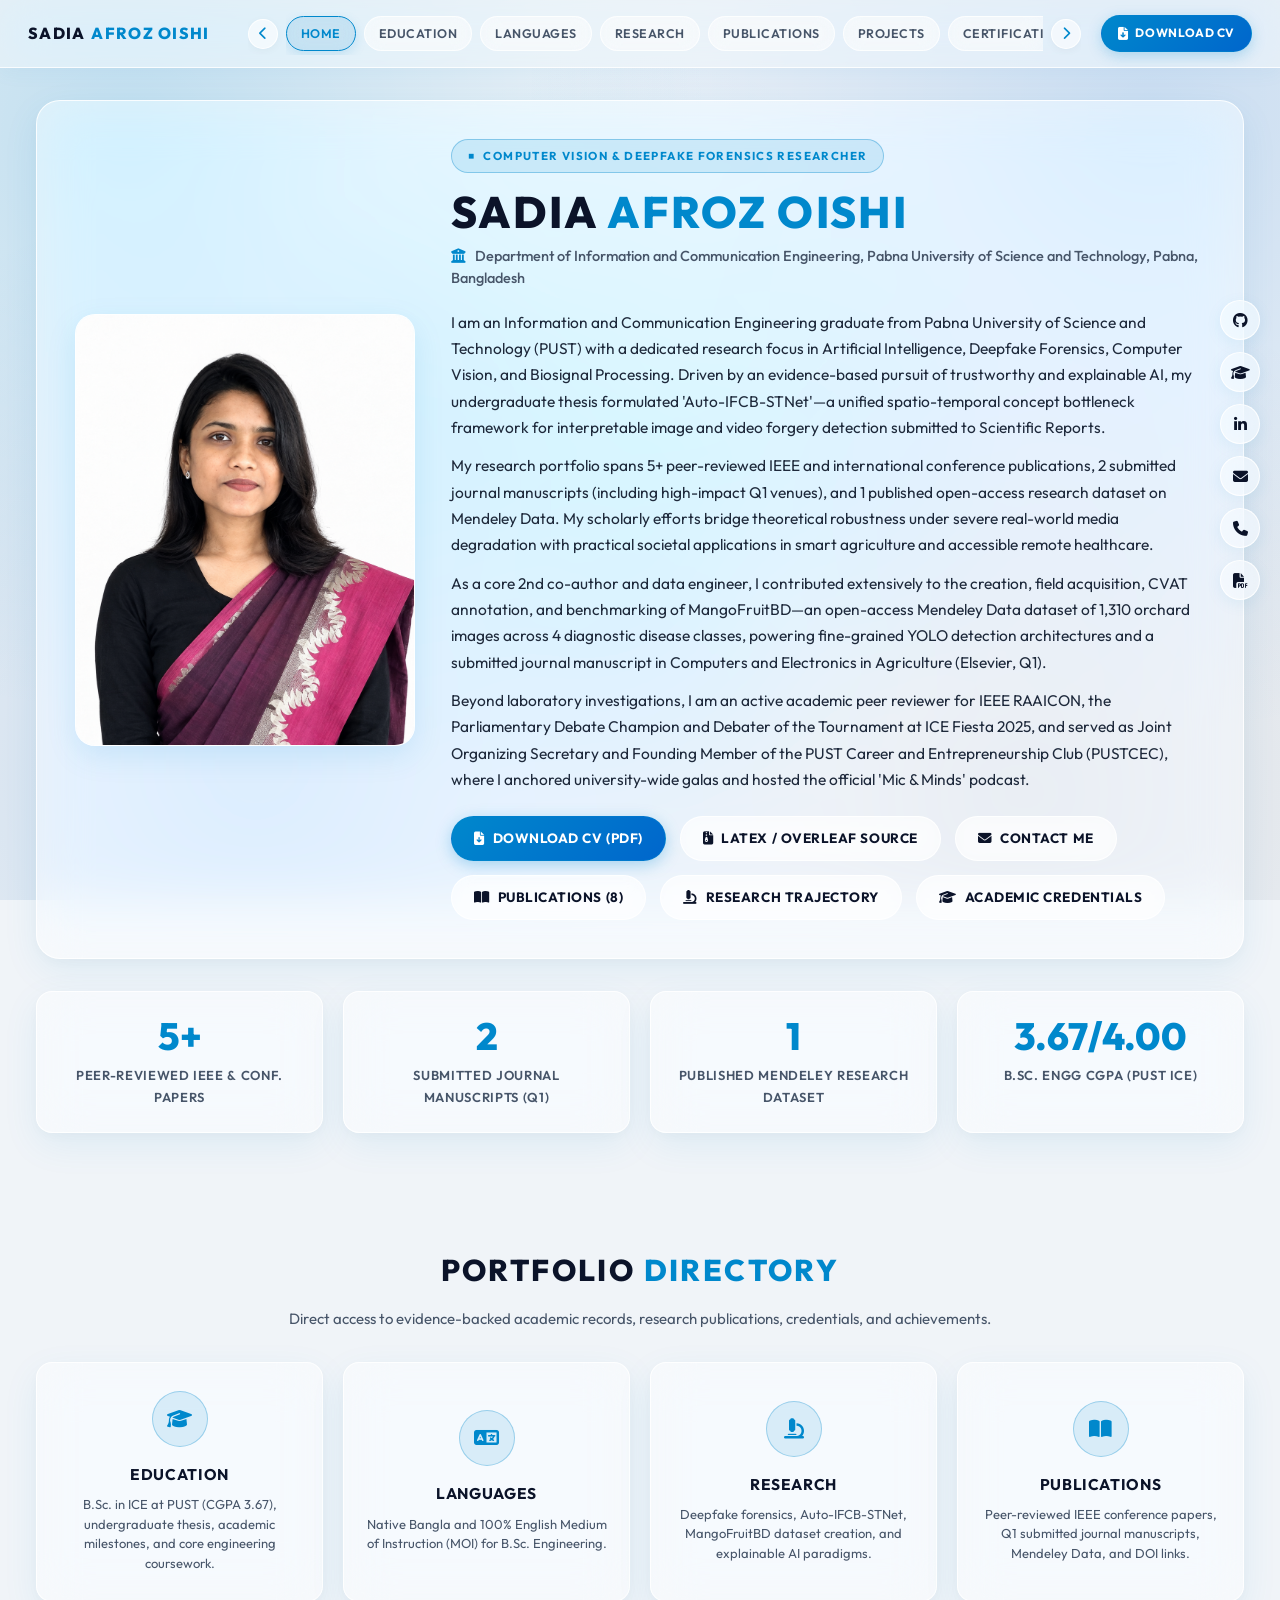
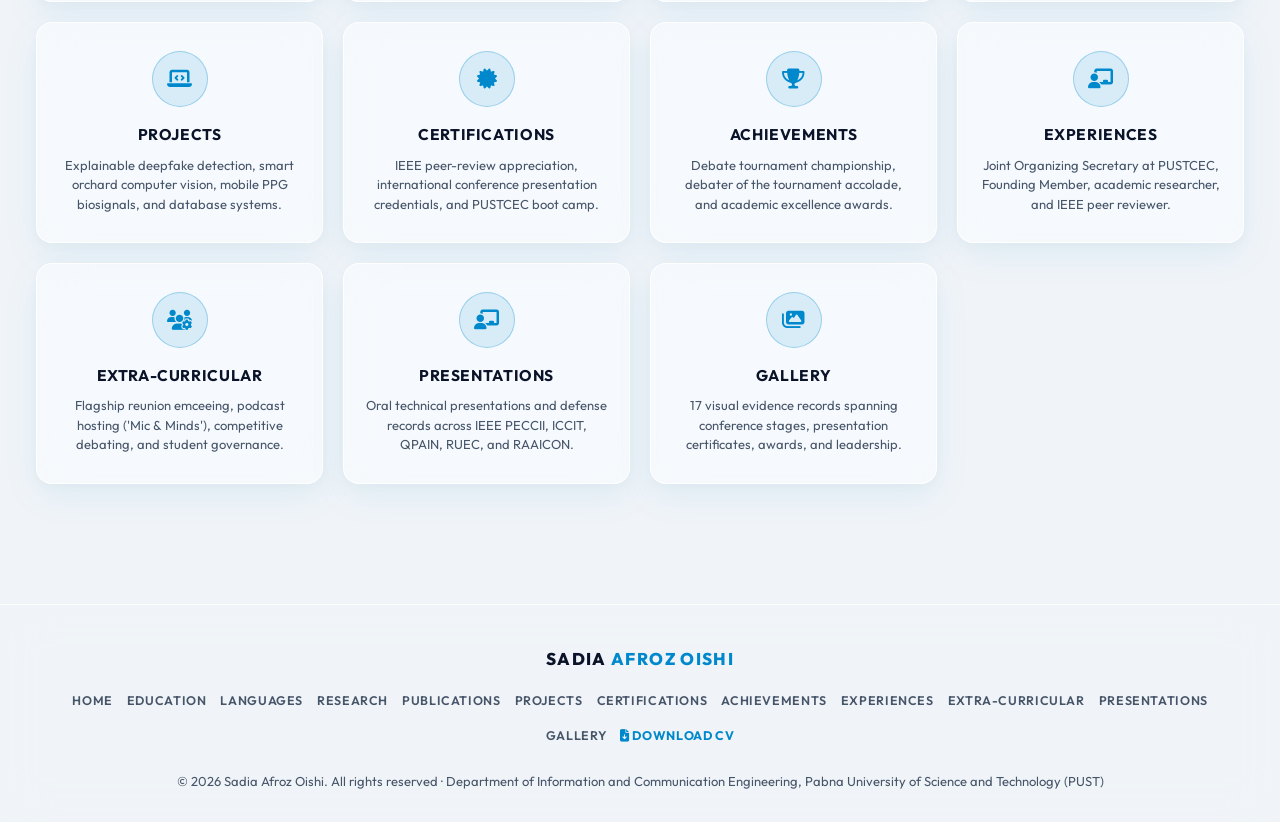
==== commit 241c23c6: "Update GitHub profile links and canonical URLs to sadiaafrozoishi059.github.io" ====
--- a/index.html
+++ b/index.html
@@ -10,10 +10,10 @@
   <meta property="og:type" content="website">
   <meta property="og:title" content="Sadia Afroz Oishi â€” Computer Vision & Deepfake Forensics Researcher">
   <meta property="og:description" content="Evidence-backed academic portfolio of Sadia Afroz Oishi: education, deepfake forensics research, MangoFruitBD dataset, publications, achievements, and photographic records.">
-  <meta property="og:url" content="https://sadia-oishi.github.io/index.html">
+  <meta property="og:url" content="https://sadiaafrozoishi059.github.io/index.html">
   <meta property="og:image" content="assets/images/profile-sadia-afroz-oishi.png">
   <meta name="twitter:card" content="summary_large_image">
-  <link rel="canonical" href="https://sadia-oishi.github.io/index.html">
+  <link rel="canonical" href="https://sadiaafrozoishi059.github.io/index.html">
   <link rel="icon" href="assets/icons/favicon.svg" type="image/svg+xml">
   <link rel="manifest" href="site.webmanifest">
   
@@ -42,9 +42,10 @@
     "@type": "EducationalOrganization",
     "name": "Department of Information and Communication Engineering, Pabna University of Science and Technology"
   },
-  "url": "https://sadia-oishi.github.io/",
-  "image": "https://sadia-oishi.github.io/assets/images/profile-sadia-afroz-oishi.png",
+  "url": "https://sadiaafrozoishi059.github.io/",
+  "image": "https://sadiaafrozoishi059.github.io/assets/images/profile-sadia-afroz-oishi.png",
   "sameAs": [
+    "https://github.com/sadiaafrozoishi059",
     "https://scholar.google.com/citations?user=c2tcMcYAAAAJ&hl=en",
     "https://www.linkedin.com/in/oishi12",
     "https://doi.org/10.17632/bhrz29mkmr.1"
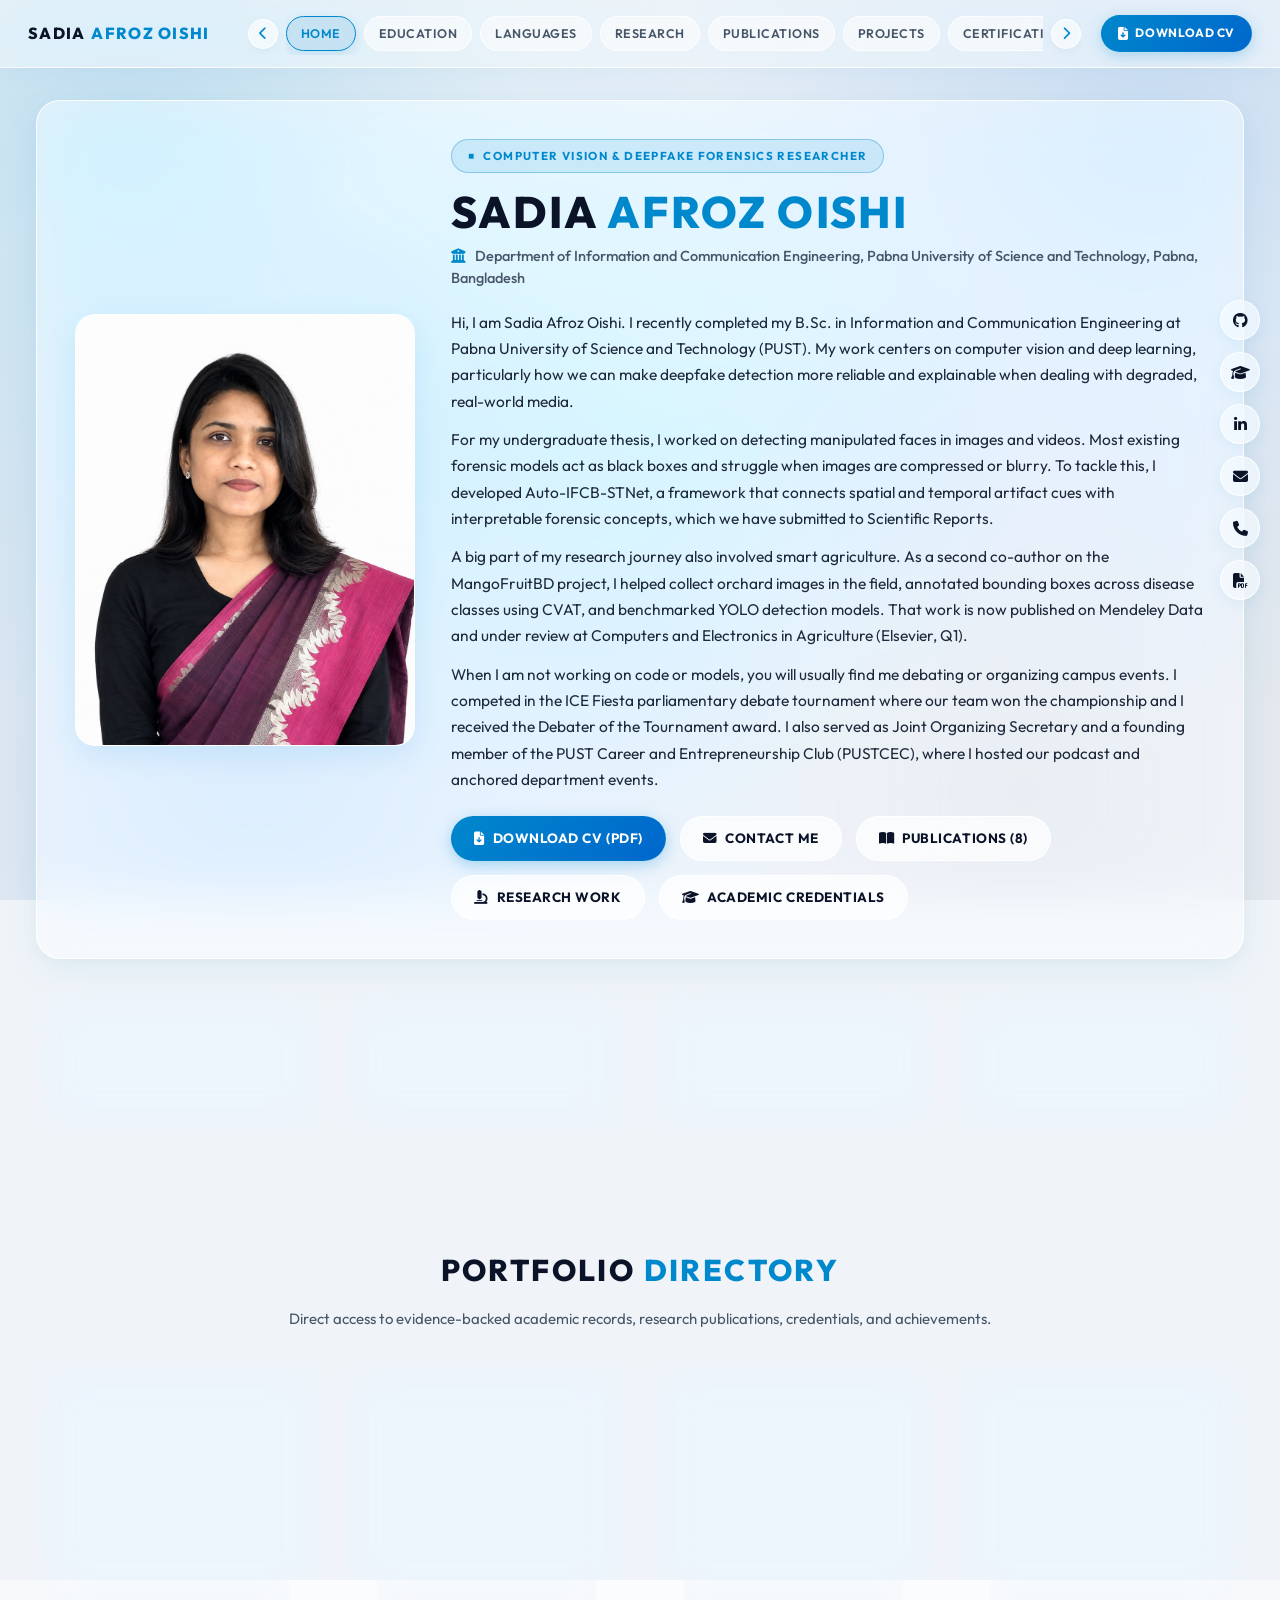
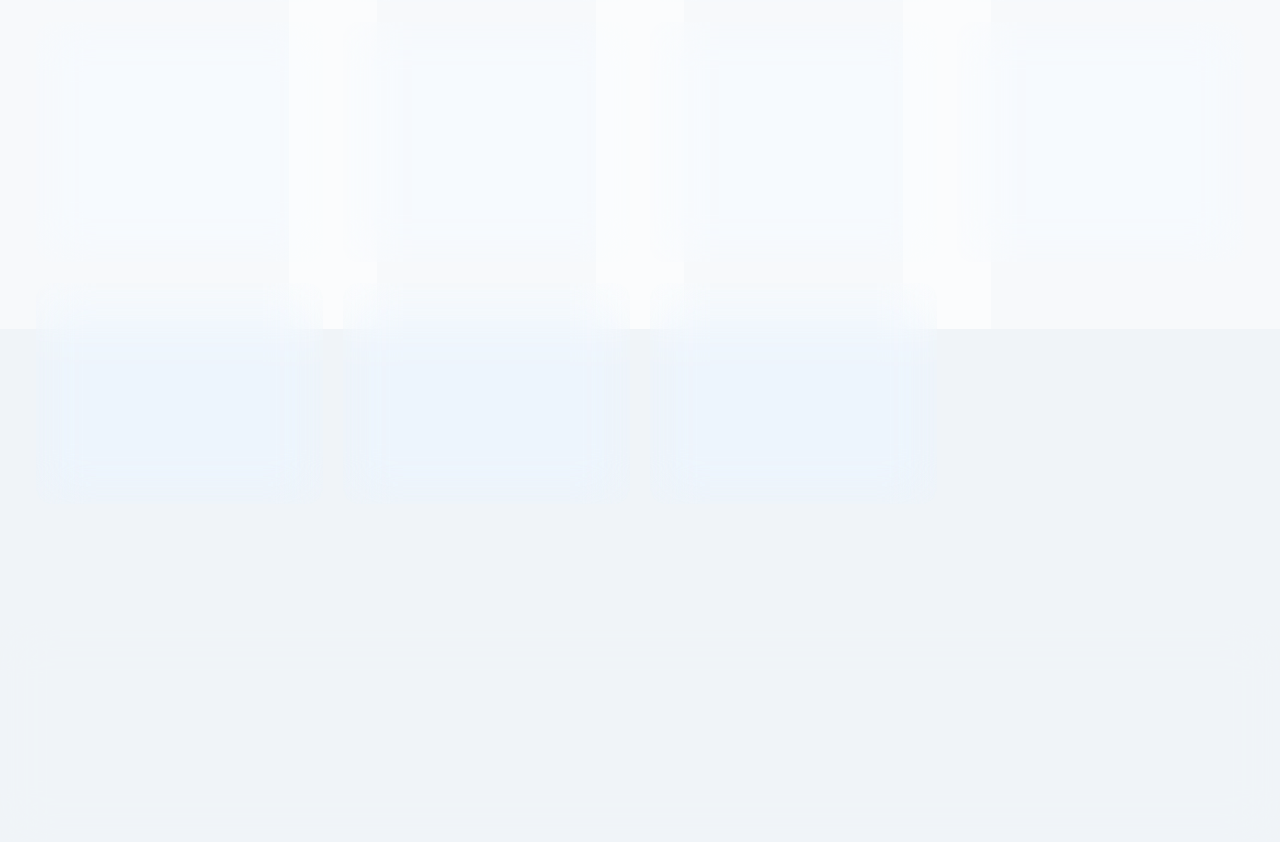
==== commit c1cfc611: "Personalize about me, remove latex button, remove phone icon, remove all em/en dashes" ====
--- a/index.html
+++ b/index.html
@@ -3,13 +3,13 @@
 <head>
   <meta charset="utf-8">
   <meta name="viewport" content="width=device-width, initial-scale=1">
-  <title>Sadia Afroz Oishi â€” Computer Vision & Deepfake Forensics Researcher</title>
-  <meta name="description" content="Evidence-backed academic portfolio of Sadia Afroz Oishi: education, deepfake forensics research, MangoFruitBD dataset, publications, achievements, and photographic records.">
+  <title>Sadia Afroz Oishi | Computer Vision and Deepfake Forensics Researcher</title>
+  <meta name="description" content="Academic portfolio of Sadia Afroz Oishi: education, deepfake forensics research, MangoFruitBD dataset, publications, achievements, and photographic records.">
   <meta name="author" content="Sadia Afroz Oishi">
   <meta name="theme-color" content="#0088cc">
   <meta property="og:type" content="website">
-  <meta property="og:title" content="Sadia Afroz Oishi â€” Computer Vision & Deepfake Forensics Researcher">
-  <meta property="og:description" content="Evidence-backed academic portfolio of Sadia Afroz Oishi: education, deepfake forensics research, MangoFruitBD dataset, publications, achievements, and photographic records.">
+  <meta property="og:title" content="Sadia Afroz Oishi | Computer Vision and Deepfake Forensics Researcher">
+  <meta property="og:description" content="Academic portfolio of Sadia Afroz Oishi: education, deepfake forensics research, MangoFruitBD dataset, publications, achievements, and photographic records.">
   <meta property="og:url" content="https://sadiaafrozoishi059.github.io/index.html">
   <meta property="og:image" content="assets/images/profile-sadia-afroz-oishi.png">
   <meta name="twitter:card" content="summary_large_image">
@@ -33,7 +33,7 @@
     "Sadia Oishi",
     "Sadia Afroz"
   ],
-  "jobTitle": "Computer Vision & Deepfake Forensics Researcher",
+  "jobTitle": "Computer Vision and Deepfake Forensics Researcher",
   "worksFor": {
     "@type": "EducationalOrganization",
     "name": "Pabna University of Science and Technology (PUST)"
@@ -69,7 +69,7 @@
   <div id="app-content">
     <header id="site-header"></header>
     <main id="page-content"></main>
-    <footer id="site-footer"></footer>
+    <footer id="site-footer"></footer >
   </div>
   <script type="module" src="assets/js/site.js"></script>
 </body>
